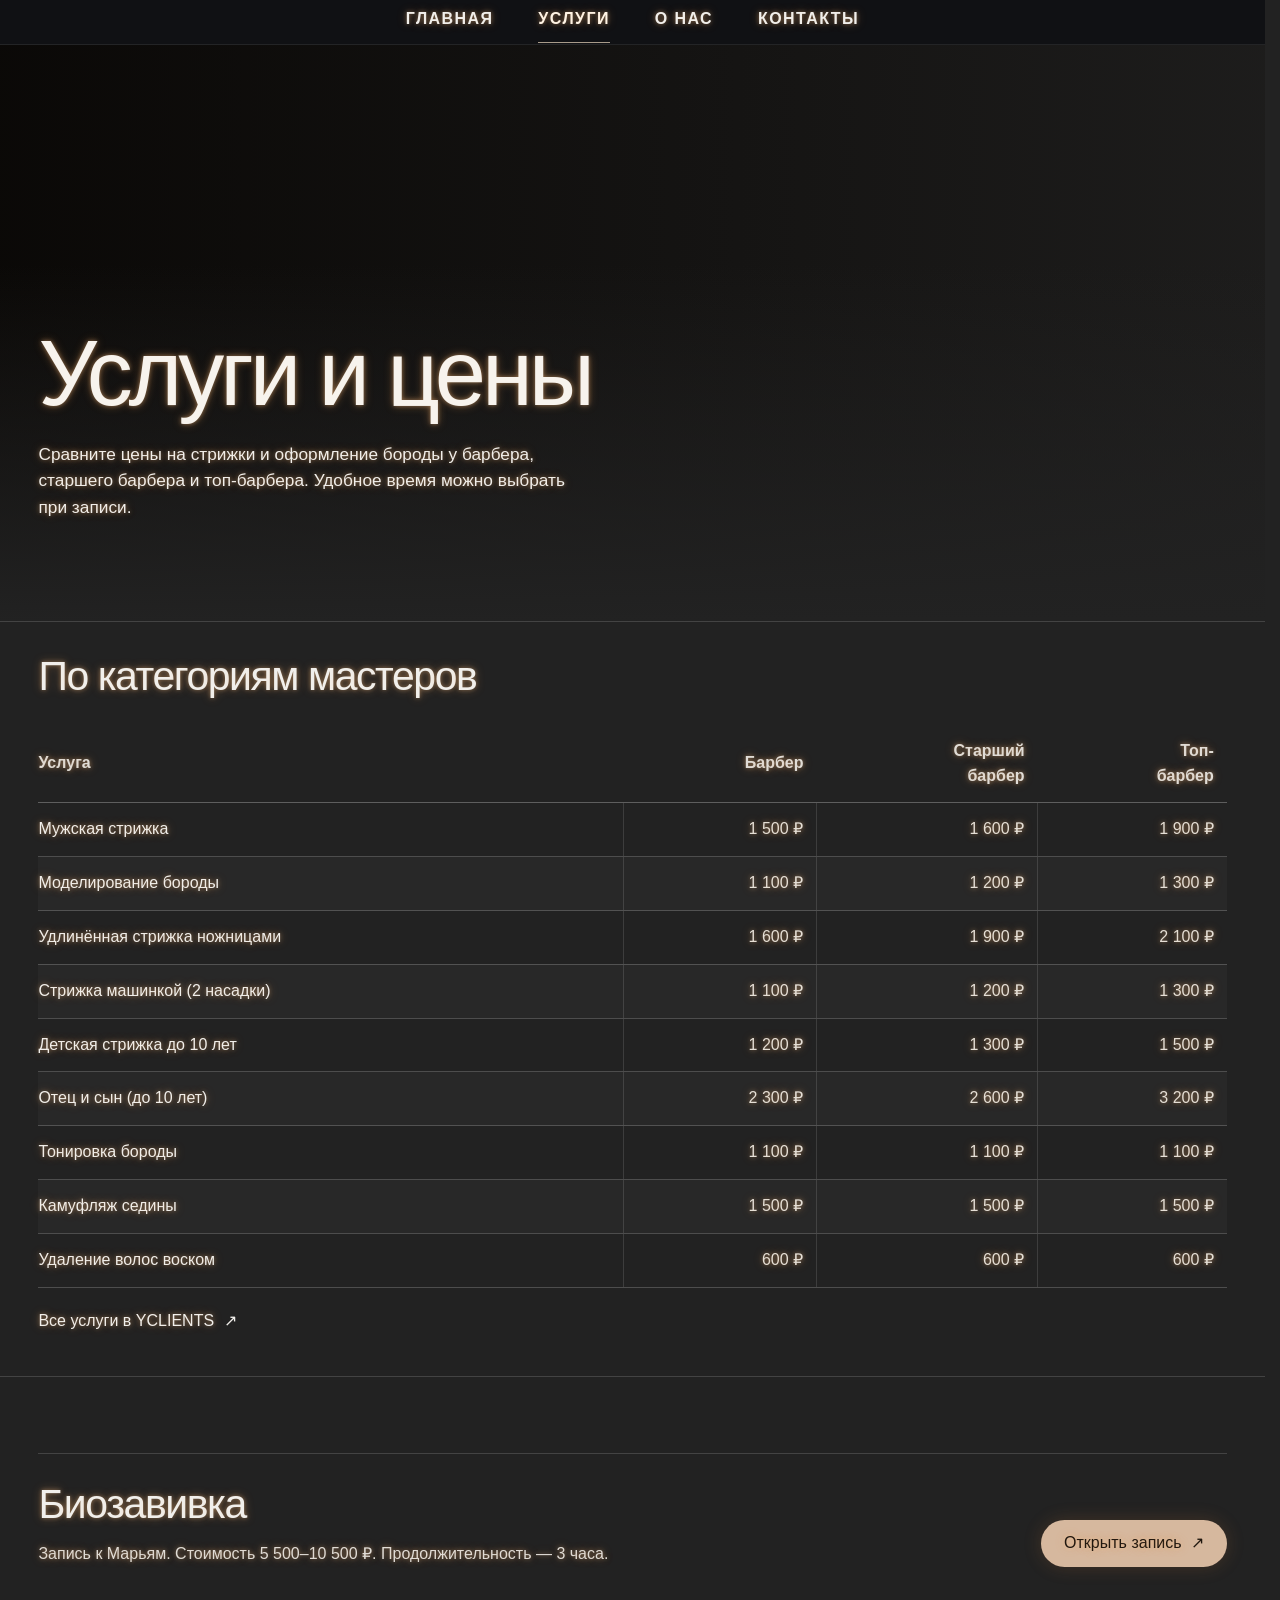
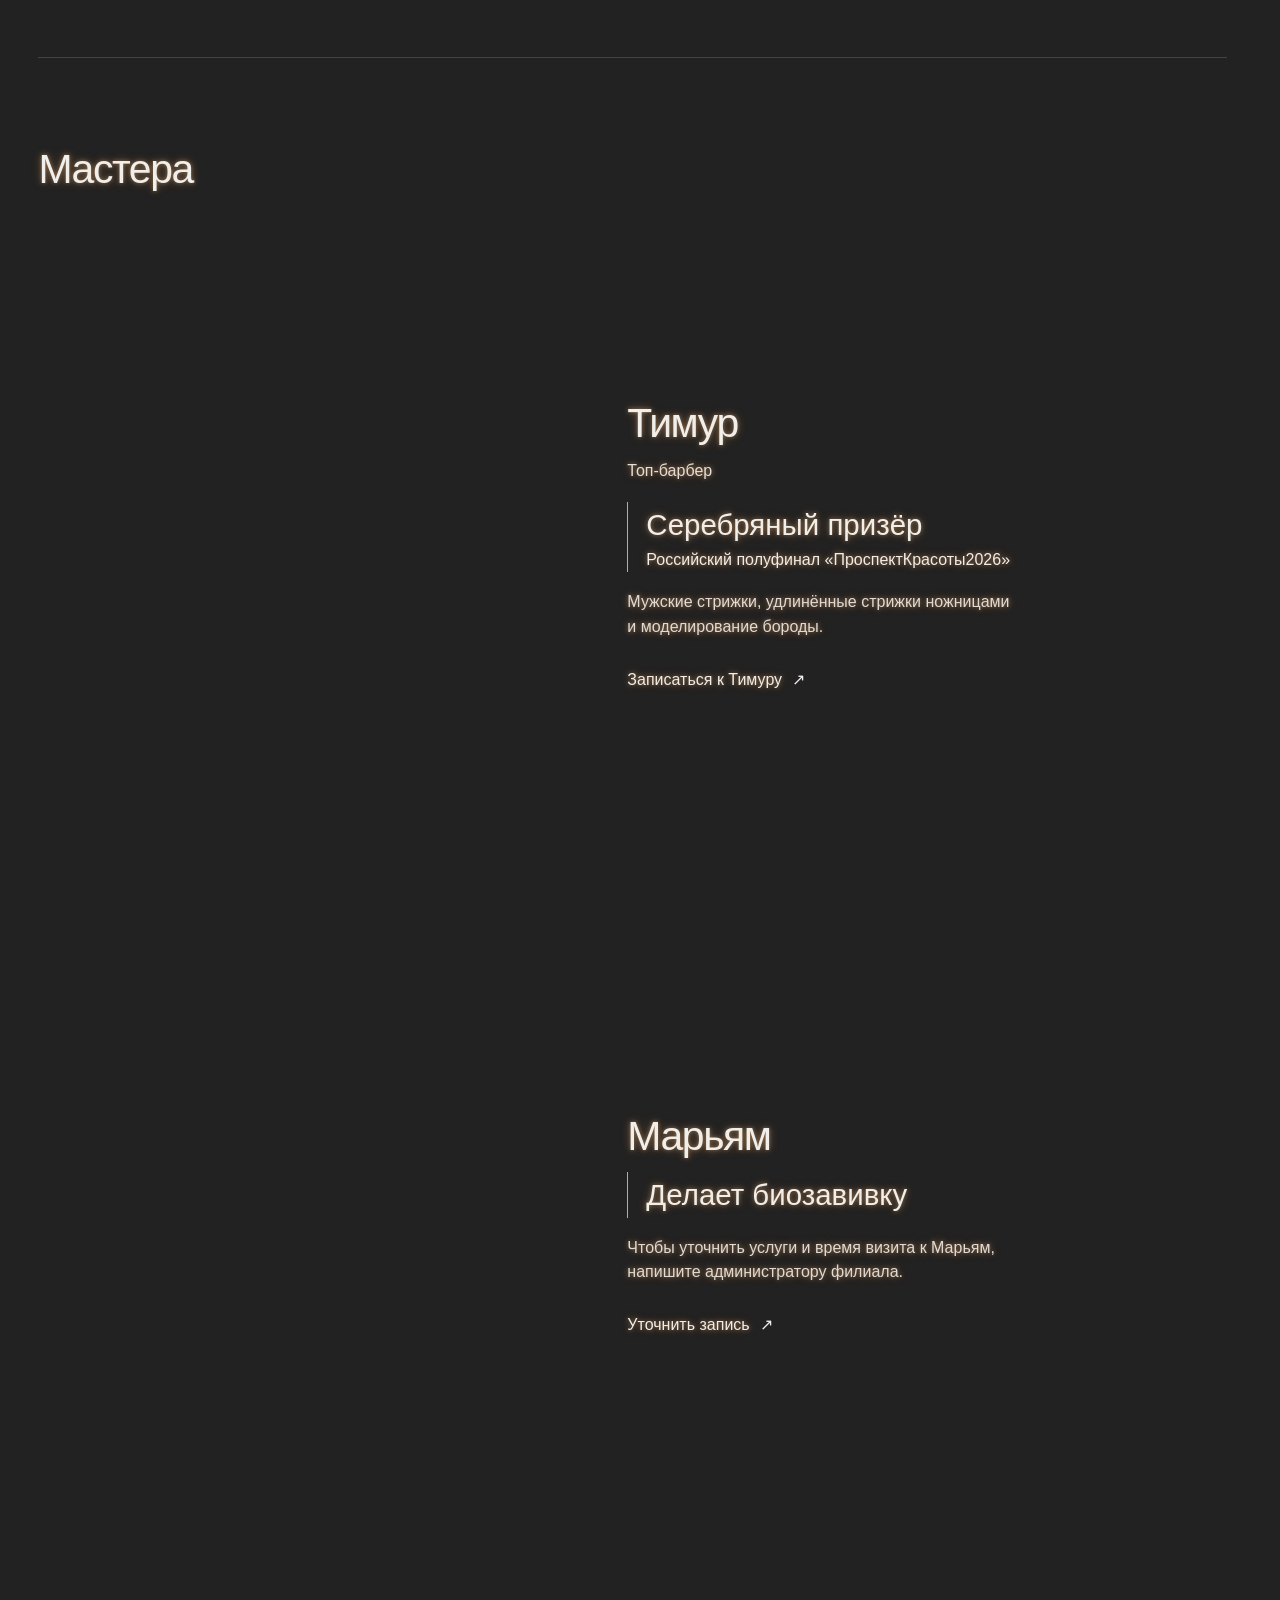
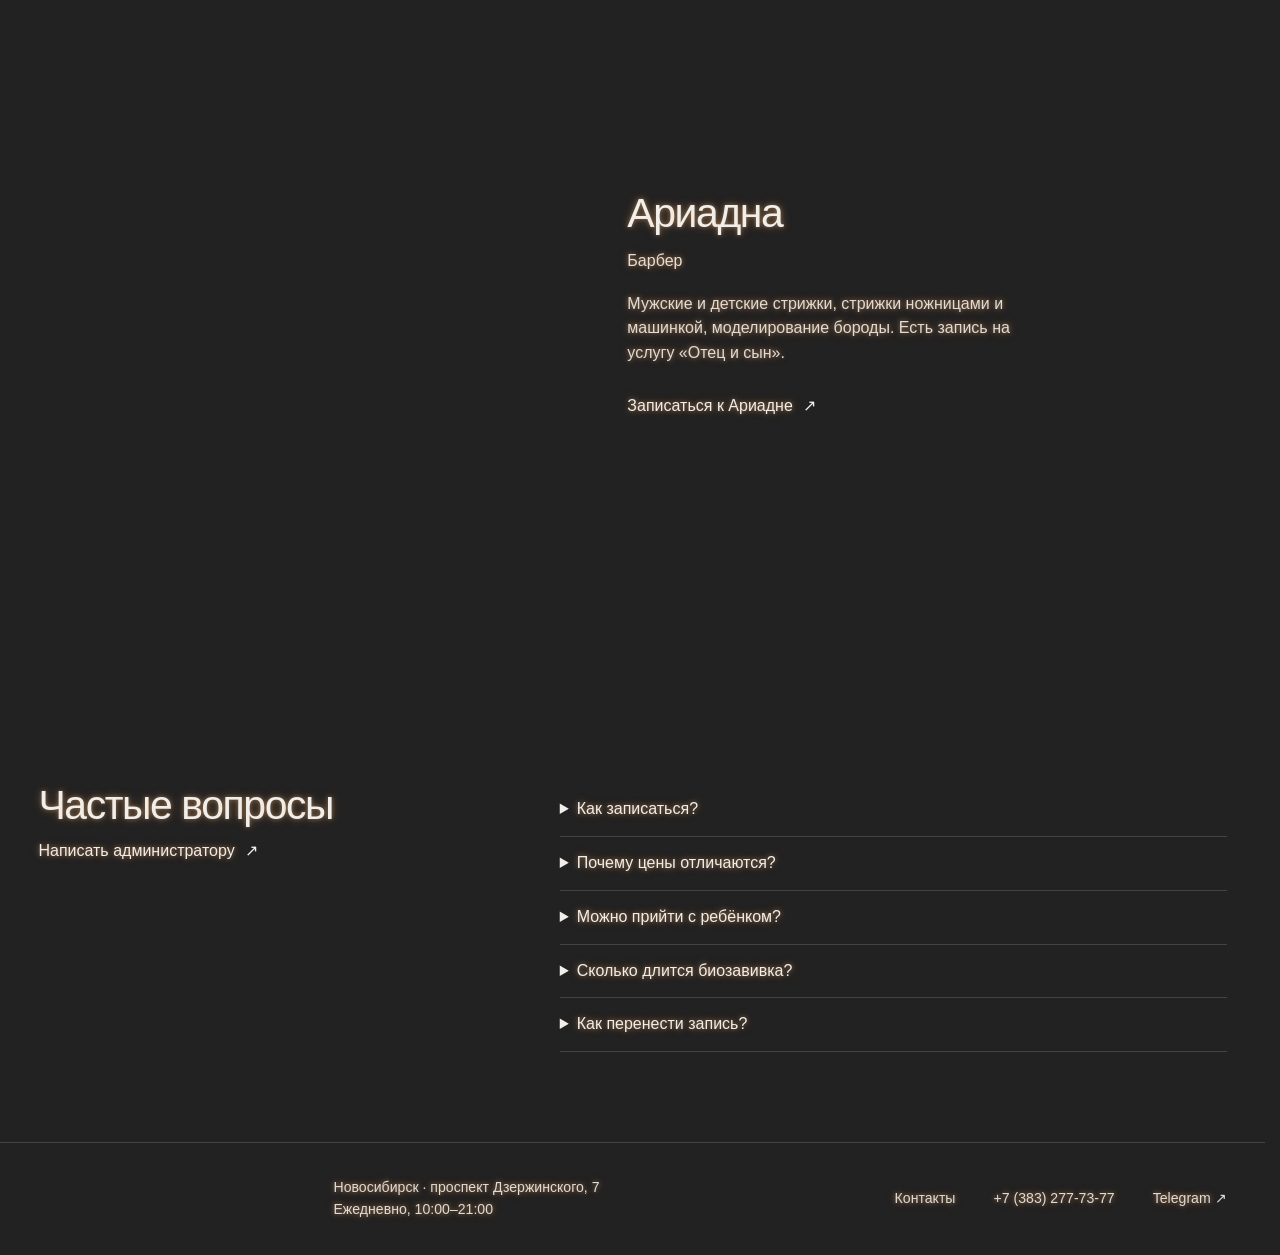
==== services.html @ fc2ad83c "Add MARSHALL website pages and styles" ====
<!doctype html>
<html lang="ru">
<head>
  <meta charset="utf-8">
  <meta name="viewport" content="width=device-width, initial-scale=1">
  <meta name="description" content="Стрижки, моделирование бороды и биозавивка в MARSHALL. Цены по категориям мастеров и онлайн-запись.">
  <meta name="theme-color" content="#080909">
  <title>Услуги и цены · MARSHALL</title>
  <link rel="stylesheet" href="style.css?v=29">
  <link rel="stylesheet" href="home.css?v=20">
  <script src="reading-glow.js?v=2" defer></script>
</head>
<body class="services-page">
  <a class="skip" href="#main">К содержанию</a>
  
  <header class="header">
    <div class="shell header-inner">
      <a class="brand" href="index.html">MARSHALL<span aria-hidden="true">.</span></a>
      <nav class="nav" aria-label="Основная навигация"><a href="index.html">Главная</a><a href="services.html" aria-current="page">Услуги</a><a href="about.html">О нас</a><a href="contacts.html">Контакты</a></nav>
    </div>
  </header>
  
  <main id="main">
  <section class="section material-scene services" aria-labelledby="services-title">
    <div class="services-intro">
      <div class="shell page-intro"><h1 id="services-title">Услуги и цены</h1><p>Сравните цены на стрижки и оформление бороды у барбера, старшего барбера и топ-барбера. Удобное время можно выбрать при записи.</p>
      </div>
    </div>
    <section class="price-block" id="price" aria-labelledby="prices-title">
    <div class="shell">
      <div class="section-head"><h2 id="prices-title">По категориям мастеров</h2></div>
      <table aria-label="Цены по категориям мастеров"><thead><tr><th scope="col">Услуга</th><th scope="col">Барбер</th><th scope="col">Старший<br>барбер</th><th scope="col">Топ-<br>барбер</th></tr></thead><tbody><tr><th scope="row">Мужская стрижка</th><td>1&nbsp;500&nbsp;₽</td><td>1&nbsp;600&nbsp;₽</td><td>1&nbsp;900&nbsp;₽</td></tr><tr><th scope="row">Моделирование бороды</th><td>1&nbsp;100&nbsp;₽</td><td>1&nbsp;200&nbsp;₽</td><td>1&nbsp;300&nbsp;₽</td></tr><tr><th scope="row">Удлинённая стрижка ножницами</th><td>1&nbsp;600&nbsp;₽</td><td>1&nbsp;900&nbsp;₽</td><td>2&nbsp;100&nbsp;₽</td></tr><tr><th scope="row">Стрижка машинкой (2 насадки)</th><td>1&nbsp;100&nbsp;₽</td><td>1&nbsp;200&nbsp;₽</td><td>1&nbsp;300&nbsp;₽</td></tr><tr><th scope="row">Детская стрижка до 10 лет</th><td>1&nbsp;200&nbsp;₽</td><td>1&nbsp;300&nbsp;₽</td><td>1&nbsp;500&nbsp;₽</td></tr><tr><th scope="row">Отец и сын (до 10 лет)</th><td>2&nbsp;300&nbsp;₽</td><td>2&nbsp;600&nbsp;₽</td><td>3&nbsp;200&nbsp;₽</td></tr><tr><th scope="row">Тонировка бороды</th><td>1&nbsp;100&nbsp;₽</td><td>1&nbsp;100&nbsp;₽</td><td>1&nbsp;100&nbsp;₽</td></tr><tr><th scope="row">Камуфляж седины</th><td>1&nbsp;500&nbsp;₽</td><td>1&nbsp;500&nbsp;₽</td><td>1&nbsp;500&nbsp;₽</td></tr><tr><th scope="row">Удаление волос воском</th><td>600&nbsp;₽</td><td>600&nbsp;₽</td><td>600&nbsp;₽</td></tr></tbody></table>
      <a class="text-link price-action" href="https://n289927.yclients.com/company/1040929/personal/select-services?o=">Все услуги в YCLIENTS <span aria-hidden="true">↗</span></a>
    </div>
    </section>
    <div class="shell">
    <div class="perm-panel" id="perm"><div><h2>Биозавивка</h2><p>Запись к Марьям. Стоимость 5&nbsp;500–10&nbsp;500&nbsp;₽. Продолжительность — 3 часа.</p></div><a class="button" href="https://n289927.yclients.com/company/1040929/personal/select-services?o=">Открыть запись <span aria-hidden="true">↗</span></a></div>
    </div>
  </section>
  <section class="section shell team-section" id="masters" aria-labelledby="masters-title">
    <div class="page-intro"><h2 id="masters-title">Мастера</h2></div>
    <div class="master-profiles"><article class="master" id="timur">
          <div class="portrait portrait--timur"><img src="assets/timur.jpg" alt="Тимур" width="1178" height="2560" loading="lazy"></div>
          <div class="master-body"><h3>Тимур</h3><p class="master-role">Топ-барбер</p><p class="master-achievement"><strong>Серебряный призёр</strong><br>Российский полуфинал «ПроспектКрасоты2026»</p><p>Мужские стрижки, удлинённые стрижки ножницами и моделирование бороды.</p>
          <a class="text-link" href="https://n289927.yclients.com/company/1040929/personal/select-services?o=m3256087">Записаться к Тимуру <span aria-hidden="true">↗</span></a></div>
        </article><article class="master" id="maryam">
          <div class="portrait portrait--maryam"><img src="assets/maryam.jpg" alt="Марьям" width="1178" height="2560" loading="lazy"></div>
          <div class="master-body"><h3>Марьям</h3><p class="master-achievement"><strong>Делает биозавивку</strong></p><p>Чтобы уточнить услуги и время визита к Марьям, напишите администратору филиала.</p>
          <a class="text-link" href="https://t.me/dzerjinskogo7">Уточнить запись <span aria-hidden="true">↗</span></a></div>
        </article><article class="master" id="ariadna">
          <div class="portrait portrait--ariadna"><img src="assets/ariadna.jpg" alt="Ариадна" width="1178" height="2560" loading="lazy"></div>
          <div class="master-body"><h3>Ариадна</h3><p class="master-role">Барбер</p><p>Мужские и детские стрижки, стрижки ножницами и машинкой, моделирование бороды. Есть запись на услугу «Отец и сын».</p>
          <a class="text-link" href="https://n289927.yclients.com/company/1040929/personal/select-services?o=m5688996">Записаться к Ариадне <span aria-hidden="true">↗</span></a></div>
        </article></div>
  </section>
  <section class="section shell questions" id="questions" aria-labelledby="questions-title">
    <div><h2 id="questions-title">Частые вопросы</h2><a class="text-link" href="https://t.me/dzerjinskogo7">Написать администратору <span aria-hidden="true">↗</span></a></div>
    <div class="question-list">
      <details><summary>Как записаться?</summary><p>Выберите мастера, услугу или дату в онлайн-записи. Если важнее время, начните со <a href="https://n289927.yclients.com/company/1040929/personal/select-time?o=">свободных окон</a>.</p></details>
      <details><summary>Почему цены отличаются?</summary><p>Цена зависит от услуги и категории мастера. Стоимость у выбранного специалиста видна в YCLIENTS перед подтверждением записи.</p></details>
      <details><summary>Можно прийти с ребёнком?</summary><p>Для детей до 10 лет есть детская стрижка. Для совместного визита можно выбрать услугу «Отец и сын».</p></details>
      <details><summary>Сколько длится биозавивка?</summary><p>На биозавивку у Марьям отводится 3 часа.</p></details>
      <details><summary>Как перенести запись?</summary><p>Напишите администратору в <a href="https://t.me/dzerjinskogo7">Telegram</a> или позвоните по номеру <a href="tel:+73832777377">+7 (383) 277-73-77</a>.</p></details>
    </div>
  </section>
</main>
  <footer class="footer material-scene">
    <div class="shell footer-inner">
      <a class="brand" href="index.html">MARSHALL<span aria-hidden="true">.</span></a>
      <p>Новосибирск · проспект Дзержинского, 7<br>Ежедневно, 10:00–21:00</p>
      <nav aria-label="Контакты"><a href="contacts.html">Контакты</a><a href="tel:+73832777377">+7 (383) 277-73-77</a><a href="https://t.me/dzerjinskogo7">Telegram <span aria-hidden="true">↗</span></a></nav>
    </div>
  </footer>
</body>
</html>
---- style.css ----
@font-face {
  font-family: Inter;
  src: url("assets/inter.woff2") format("woff2");
  font-weight: 100 900;
  font-display: swap;
}
:root {
  color-scheme: dark;
  --bg: #050505;
  --ink: #f1efeb;
  --muted: #bcb9b5;
  --accent: #e5dfd6;
  --rule: #33312e;
  --display-size: clamp(36px, 7.2vw, 116px);
  --section-size: clamp(27px, 3.2vw, 48px);
  --lead-size: clamp(1rem, 1.35vw, 1.22rem);
  --edge: clamp(16px, 3vw, 48px);
  font-family: Inter, "Segoe UI", sans-serif;
}
*, *::before, *::after { box-sizing: border-box; }
html { scrollbar-gutter: stable; scroll-padding-top: 45px; }
body {
  margin: 0;
  background: var(--bg);
  color: var(--ink);
  font-size: 1rem;
  line-height: 1.55;
}
h1, h2, h3, p { margin: 0; }
a { color: inherit; text-decoration: none; }
:is(a[href]:not(.skip), button:enabled, summary):is(:hover, :focus-visible) {
  color: #fff4dd;
  text-shadow: 0 0 4px #ffd394b3, 0 0 12px #ffaa5299, 0 0 20px #e5833b66;
}
:is(a, button, summary):focus-visible { outline: 2px solid #eee; outline-offset: 5px; }
@media (prefers-reduced-motion: no-preference) {
  :is(a[href]:not(.skip), button:enabled, summary) {
    transition: color 160ms ease-out, text-shadow 160ms ease-out;
  }
}
img { display: block; width: 100%; }
[id] { scroll-margin-top: 20px; }
.shell { width: min(100% - 2 * var(--edge), 1480px); margin-inline: auto; }
.section { padding-block: clamp(48px, 7vw, 112px); }
.skip { position: fixed; z-index: 5; top: 12px; left: 12px; padding: 10px; background: var(--ink); color: var(--bg); transform: translateY(-160%); }
.skip:focus { transform: none; }

.header {
  position: sticky;
  top: 0;
  z-index: 4;
  background: #101114;
  border-bottom: 1px solid #ffffff14;
}
.footer-inner { display: flex; align-items: center; justify-content: space-between; gap: 20px; min-height: 76px; }
.header-inner {
  display: grid;
  grid-template-columns: minmax(0, 1fr) auto minmax(0, 1fr);
  align-items: start;
  min-height: 44px;
}
.header .brand { grid-area: 1 / 1; align-self: center; justify-self: start; }
.brand { font-size: 1.12rem; font-weight: 350; letter-spacing: -.04em; }
.brand span { display: none; }
.nav, .footer nav { display: flex; flex-wrap: wrap; gap: 6px clamp(16px, 3vw, 38px); }
.header .nav { grid-area: 1 / 2; justify-content: center; column-gap: clamp(20px, 3.5vw, 48px); }
.footer a { padding-block: 10px; font-weight: 400; }
.nav a {
  padding-block: 7px 10px;
  border-bottom: 1px solid transparent;
  color: var(--ink);
  font-weight: 600;
  letter-spacing: .09em;
  text-transform: uppercase;
}
.nav a[aria-current] {
  border-bottom-color: #a89b8a;
  color: #fff4e5;
  text-shadow: 0 0 10px #ecac6466;
}
.footer { border-top: 1px solid var(--rule); padding-block: 18px; }
.footer p, .footer nav { color: var(--muted); font-size: .88rem; }
.text-link, .button { display: inline-flex; align-items: center; min-height: 44px; gap: 10px; }
.text-link { text-underline-offset: 5px; }
.text-link:hover { text-decoration: underline; }
.button, .visit-actions .text-link {
  display: inline-flex;
  align-items: center;
  justify-content: center;
  min-height: 46px;
  gap: 9px;
  padding: 10px 22px;
  border: 1px solid transparent;
  border-radius: 999px;
  background: #d6b89e;
  color: #20170f;
  text-shadow: none;
  box-shadow: 0 0 18px #b26c363b;
}
.visit-actions .text-link {
  border-color: #a0703d;
  background: #100d0a;
  color: #f1dfc7;
}
:is(.button, .visit-actions .text-link):is(:hover, :focus-visible) {
  border-color: #deb47f;
  background: #efdbc1;
  color: #20170f;
  text-shadow: none;
  text-decoration: none;
  box-shadow: 0 0 26px #d890526b;
}
.visit-actions .text-link:is(:hover, :focus-visible) {
  background: #24180f;
  color: #fff0d8;
}
@media (prefers-reduced-motion: no-preference) {
  .button, .visit-actions .text-link {
    transition: background-color 160ms ease-out, color 160ms ease-out, box-shadow 160ms ease-out, border-color 160ms ease-out;
  }
}

.hero { position: relative; display: grid; align-items: end; min-height: 100svh; isolation: isolate; }
.hero img { position: absolute; inset: 0; height: 100%; object-fit: cover; object-position: center; z-index: -2; }
.hero::after {
  content: "";
  position: absolute;
  inset: 0;
  z-index: -1;
  background: linear-gradient(0deg, #050505ba, transparent 27%);
}
.hero h1 {
  margin: 0 var(--edge) clamp(28px, 5vh, 70px);
  width: max-content;
  font-size: clamp(50px, 9.5vw, 162px);
  font-weight: 200;
  line-height: .94;
  letter-spacing: -.075em;
}

.page-intro { margin-bottom: clamp(30px, 5vw, 72px); }
.page-intro h1, .home-intro h2, .feature-head h3 {
  font-size: var(--display-size);
  font-weight: 320;
  line-height: .96;
  letter-spacing: -.045em;
}
.page-intro h1, .feature-head h3 {
  text-transform: uppercase;
}
.section-head h2, .team-section h2, .master-body h3, .visit h2, .visit-copy h2, .perm-panel h2, .questions h2 {
  font-size: var(--section-size);
  font-weight: 480;
  line-height: 1.12;
  letter-spacing: -.035em;
}
.page-intro p, .feature-head p, .master-body > p, .visit p, .perm-panel p, .question-list p { color: var(--muted); }
.page-intro p, .home-intro p, .feature-head p { font-size: var(--lead-size); }
.page-intro p { max-width: 55ch; margin-top: 22px; }
.section-head, .perm-panel { display: flex; flex-wrap: wrap; align-items: end; justify-content: space-between; gap: 16px 30px; }
.services-gallery .section-head { margin-bottom: clamp(34px, 5vw, 72px); }
.service-feature + .service-feature { margin-top: clamp(56px, 9vw, 148px); }
.feature-head {
  display: grid;
  grid-template-columns: minmax(0, 1.75fr) minmax(230px, .68fr);
  align-items: end;
  gap: 22px clamp(24px, 6vw, 96px);
  margin-bottom: clamp(18px, 3vw, 40px);
}
.feature-head p { max-width: 32ch; }
.service-photo img { height: clamp(350px, 78svh, 920px); object-fit: cover; }
.scissor-cut img { object-position: 58% 38%; }
.beard img { object-position: center 46%; }
.curl-profile img { object-position: 63% 32%; }
.image-note { color: #a9a5a0; font-size: .85rem; padding-top: 16px; }

.master-profiles { display: grid; gap: clamp(36px, 7vw, 100px); }
.team-section { border-top: 1px solid var(--rule); }
.master { display: grid; grid-template-columns: minmax(0, 1fr) minmax(0, 1.2fr); align-items: center; gap: clamp(22px, 7vw, 96px); }
.portrait { position: relative; overflow: hidden; aspect-ratio: 1 / 1.18; max-width: 560px; --offset: -27%; }
.portrait--maryam { --offset: -24%; }
.portrait img { position: absolute; top: 0; left: -6%; width: 112%; height: auto; max-width: none; transform: translateY(var(--offset)); }
.master-body h3 { margin-bottom: 12px; }
.master-body > p { margin-bottom: 18px; max-width: 44ch; }
.master-body .master-role { color: var(--accent); font-weight: 500; }
.master-body .master-achievement { border-left: 1px solid #bfaa8d; padding-left: 18px; color: var(--ink); }
.master-achievement strong { font-weight: 500; font-size: clamp(1.2rem, 2.3vw, 2rem); }
.perm-panel { border-top: 1px solid var(--rule); margin-top: clamp(32px, 6vw, 92px); padding-top: 28px; }
.perm-panel p, .visit p, .visit-copy p { margin-top: 14px; }

.price-block .section-head { margin-bottom: 25px; }
table { width: 100%; border-collapse: collapse; }
th, td { padding: 14px clamp(4px, 1vw, 15px); text-align: right; border-bottom: 1px solid var(--rule); font-weight: 400; }
th:first-child { padding-left: 0; text-align: left; }
td { color: var(--accent); font-weight: 520; white-space: nowrap; font-variant-numeric: tabular-nums; }
thead th { color: var(--muted); font-weight: 550; }
.price-action { margin-top: 12px; }
.visit, .questions { display: grid; grid-template-columns: minmax(0, .8fr) minmax(0, 1.2fr); gap: clamp(24px, 6vw, 80px); }
.visit-actions { display: flex; flex-wrap: wrap; gap: 8px 22px; margin-top: 14px; }
.map { width: 100%; min-height: 370px; border: 0; color-scheme: light; }
.question-list details { border-bottom: 1px solid var(--rule); }
.question-list summary { cursor: pointer; padding-block: 14px; font-weight: 520; }
.question-list p { padding-bottom: 16px; }
.question-list p a { text-decoration: underline; }

.reading-label {
  position: absolute;
  width: 1px;
  height: 1px;
  overflow: hidden;
  clip-path: inset(50%);
  white-space: nowrap;
  user-select: none;
}

@media (prefers-reduced-motion: no-preference) {
  .reading-letter {
    animation: reading-glow 640ms ease-out var(--glow-delay) forwards;
  }
}

@keyframes reading-glow {
  26% {
    color: #fff4dd;
    text-shadow: 0 0 3px #ffd394, 0 0 12px #ffaa52, 0 0 20px #e5833b8c;
  }
  to {
    text-shadow: 0 0 4px #ffc58c6b, 0 0 10px #ee9a4e5c;
  }
}

@media (max-width: 760px) {
  html { scroll-padding-top: 86px; }
  .header-inner { display: flex; align-items: start; flex-wrap: wrap; gap: 2px 12px; padding-block: 8px; }
  .header .nav { order: 3; width: 100%; justify-content: space-between; gap: 8px; font-size: .84rem; }
  .footer-inner { align-items: start; flex-direction: column; gap: 6px; }
  .feature-head, .visit, .questions { grid-template-columns: minmax(0, 1fr); }
  .feature-head { gap: 12px; }
  .feature-head h3 { font-size: clamp(30px, 8vw, 55px); }
  .hero img { object-position: 50% center; }
  .hero h1 { font-size: clamp(42px, 12vw, 84px); }
  .service-photo img { height: clamp(340px, 65svh, 590px); }
  .map { min-height: 300px; }
  th, td { font-size: clamp(.69rem, 2.9vw, .92rem); }
}
@media (max-width: 560px) {
  .master { grid-template-columns: minmax(0, 1fr); gap: 18px; }
  .portrait { aspect-ratio: 1.14; }
}
---- home.css ----
.home-page, .services-page {
  isolation: isolate;
  --muted: #e0dcd6;
}

.page-backdrop {
  position: fixed;
  inset: 0;
  z-index: -1;
  pointer-events: none;
  background: var(--bg);
}

.page-backdrop img {
  height: 100%;
  object-fit: cover;
  object-view-box: inset(8px 0 8px 4px);
}

.page-backdrop::after {
  content: "";
  position: absolute;
  inset: 0;
  background: linear-gradient(115deg, #080808df, #080808bf 60%, #080808d4);
}

.services-page, .about-page {
  --bg: #222222;
  --rule: #ffffff26;
}

.services-page .services { padding-top: 0; }

.services-intro {
  display: grid;
  align-items: end;
  min-height: clamp(360px, 64svh, 660px);
  padding-block: 110px clamp(48px, 8vw, 100px);
  background:
    linear-gradient(0deg, var(--bg) 0%, transparent 62%),
    linear-gradient(90deg, #070503de, #08060480 58%, #09060333),
    url("assets/services-interior.webp") center 52% / cover no-repeat;
}

.services-intro .page-intro { margin-bottom: 0; }

.services-intro h1 {
  color: #f7f3ed;
  text-transform: none;
  text-shadow: 0 0 22px #ecac6466;
}

.services-intro .page-intro p {
  color: var(--ink);
  text-shadow: 0 0 14px #ecac6440;
}

.services-page .price-block {
  border-block: 1px solid #ffffff26;
  padding-block: 32px;
}

.services-page .price-block thead th {
  border-bottom-color: #ffffff45;
  font-weight: 620;
}

.services-page .price-block tbody th,
.services-page .price-block tbody td {
  border-bottom-color: #ffffff32;
}

.services-page .price-block td {
  border-left: 1px solid #ffffff20;
}

.services-page .price-block tbody tr:nth-child(even) {
  background: #ffffff07;
}

.cover {
  position: relative;
  display: grid;
  justify-items: center;
  align-content: start;
  min-height: 100svh;
  overflow: clip;
  isolation: isolate;
  background: #151514;
}

.cover img {
  position: absolute;
  inset: 0;
  z-index: -1;
  height: 100%;
  object-fit: cover;
  object-position: 49.3% top;
}

.cover-brand {
  margin-top: max(38px, 5svh);
  text-align: center;
}

.cover h1 {
  font-size: min(12vw, 13svh, 170px);
  font-weight: 230;
  line-height: .96;
  letter-spacing: -.045em;
}

.cover-kind {
  display: block;
  margin-bottom: .25em;
  font-size: .16em;
  font-weight: 450;
  letter-spacing: .19em;
  line-height: 1.1;
}

.cover h1 {
  color: #f7f3ed;
  text-shadow: 0 0 10px #ecac6440;
}

@media (prefers-reduced-motion: no-preference) {
  .cover-brand { animation: cover-title 900ms cubic-bezier(.2, .75, .25, 1) 120ms both; }
}

@keyframes cover-title {
  from { opacity: 0; }
  to { opacity: 1; }
}

.home-intro {
  display: grid;
  grid-template-columns: minmax(0, 1.45fr) minmax(0, 1fr);
  align-items: end;
  gap: 24px clamp(28px, 6vw, 100px);
}

.home-intro p {
  max-width: 38ch;
  color: var(--muted);
}

.services-gallery {
  padding-top: 0;
}

.services-gallery .section-head {
  border-top: 1px solid #ffffff48;
  padding-top: 22px;
  margin-bottom: clamp(20px, 3vw, 44px);
}

.services-gallery .section-head h2 {
  color: var(--accent);
}

.feature-title-line {
  display: block;
  color: #d0ccc6;
}

.feature-head .feature-price { margin-top: 10px; color: var(--accent); font-weight: 500; }

.service-photo, .home-page .footer { background: var(--bg); }

.service-photo img {
  width: min(100% - 2 * var(--edge), 1480px);
  margin-inline: auto;
}

@media (min-width: 761px) {
  .home-page .cover { min-height: calc(100svh - 45px); }
  .cover-brand { margin-top: 11px; }
  .feature-head { grid-template-columns: minmax(0, 1fr) minmax(210px, 27%); }
  .feature-head > div { justify-self: end; padding-bottom: .2em; }
  .service-photo img { height: auto; }
}

@media (max-width: 760px) {
  .cover-brand { margin-top: 7svh; }
  .home-intro { grid-template-columns: minmax(0, 1fr); }
}
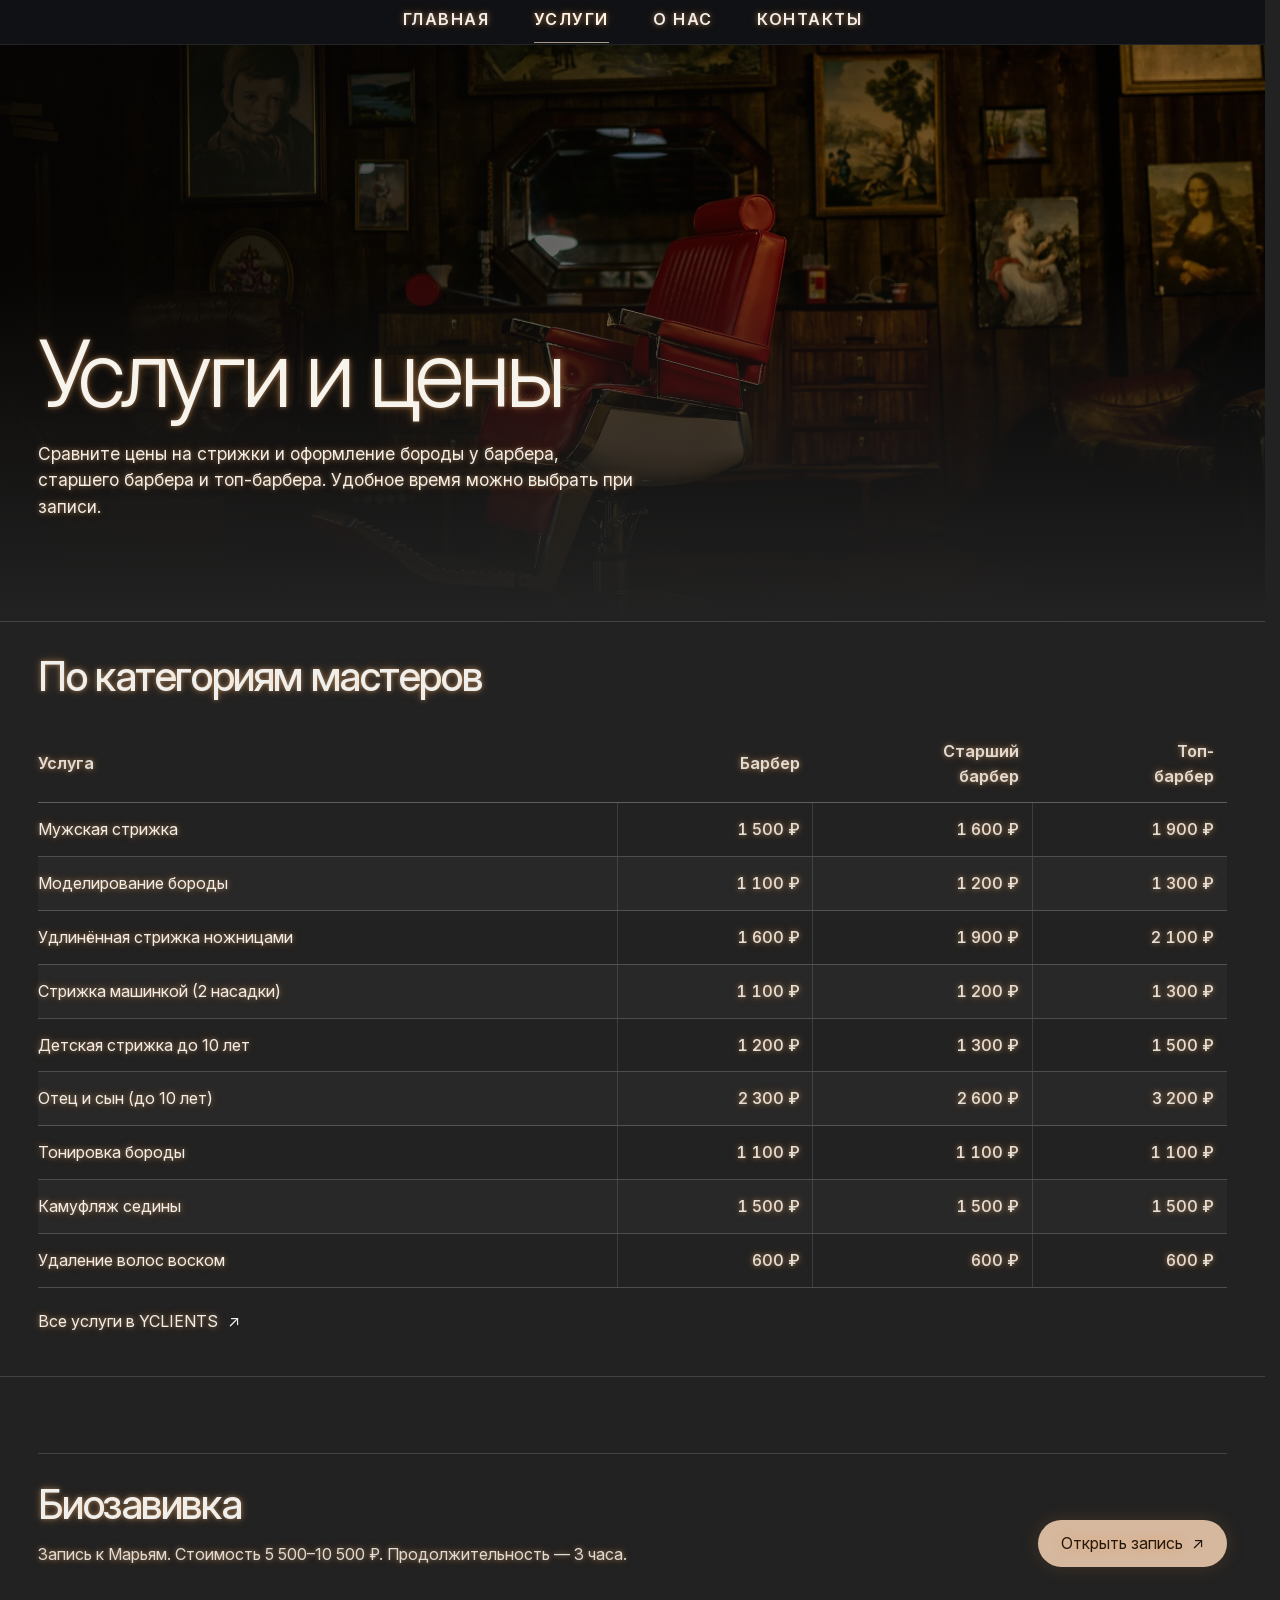
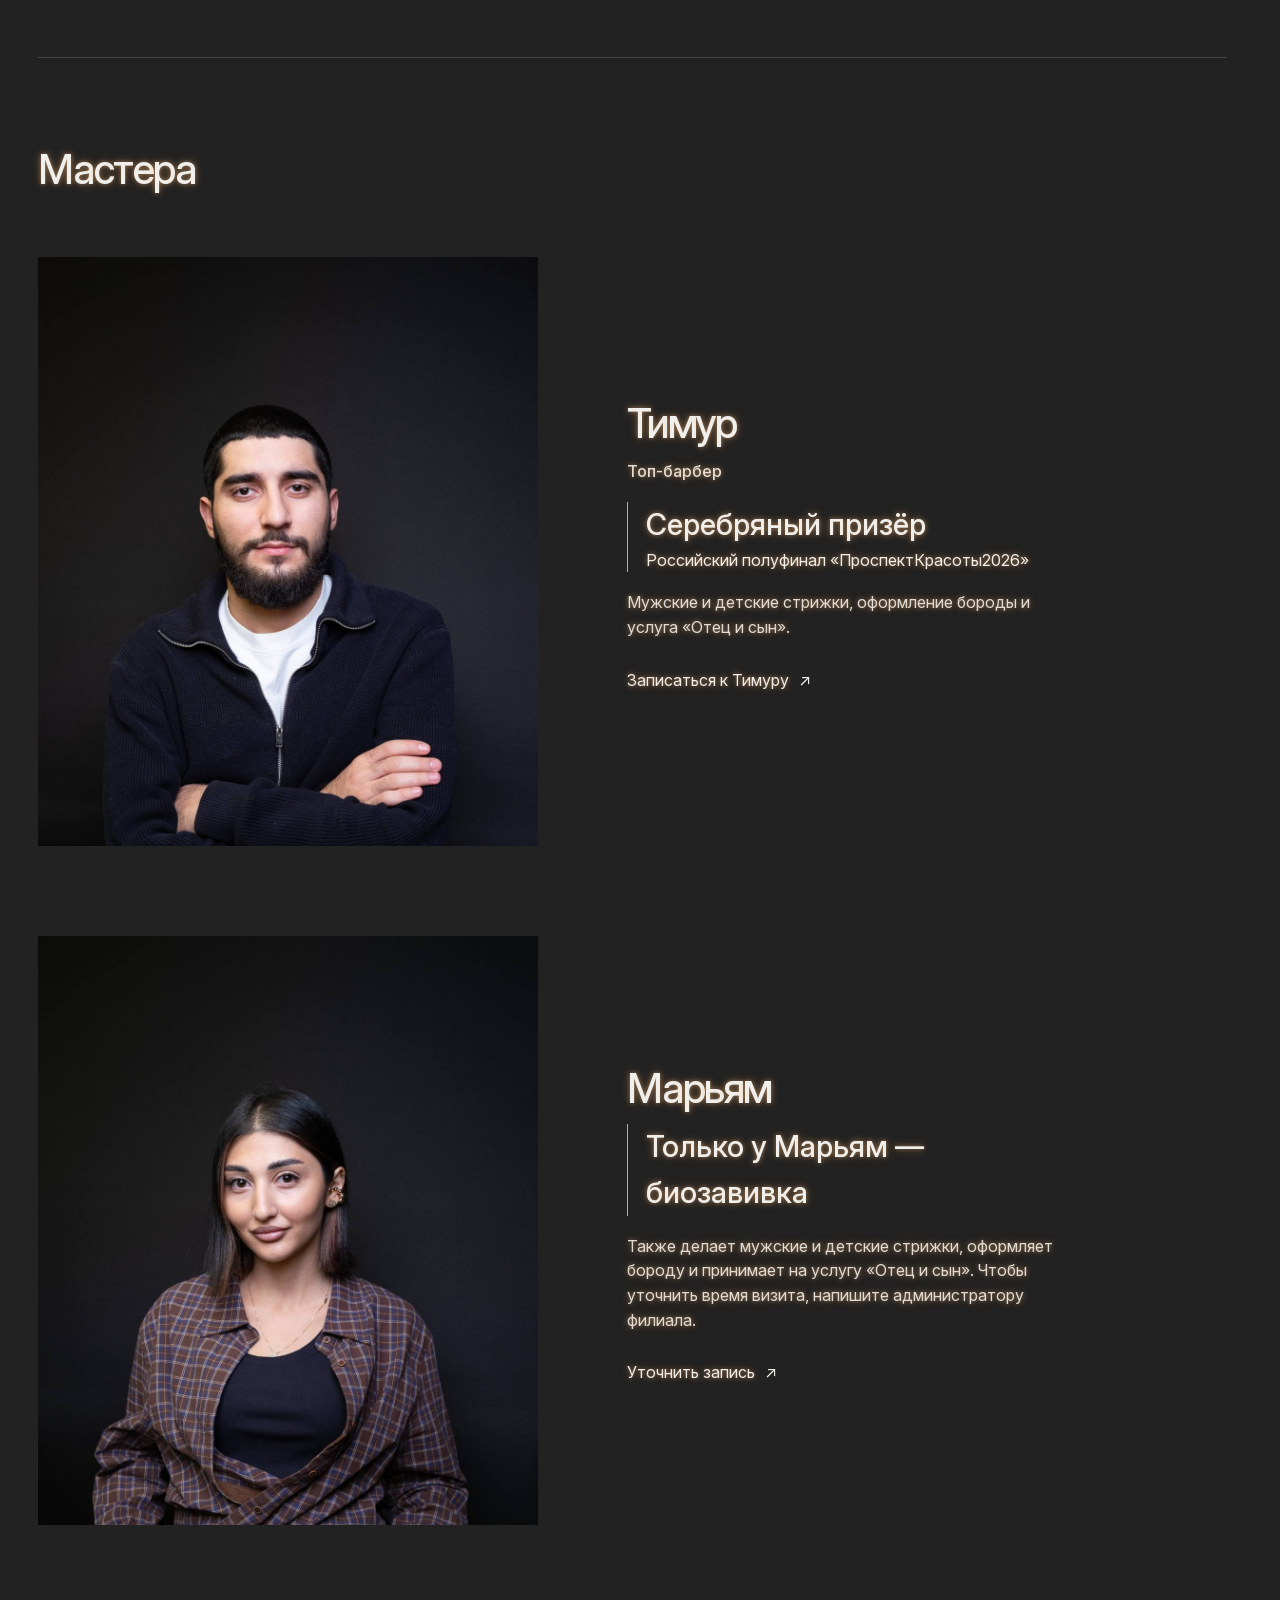
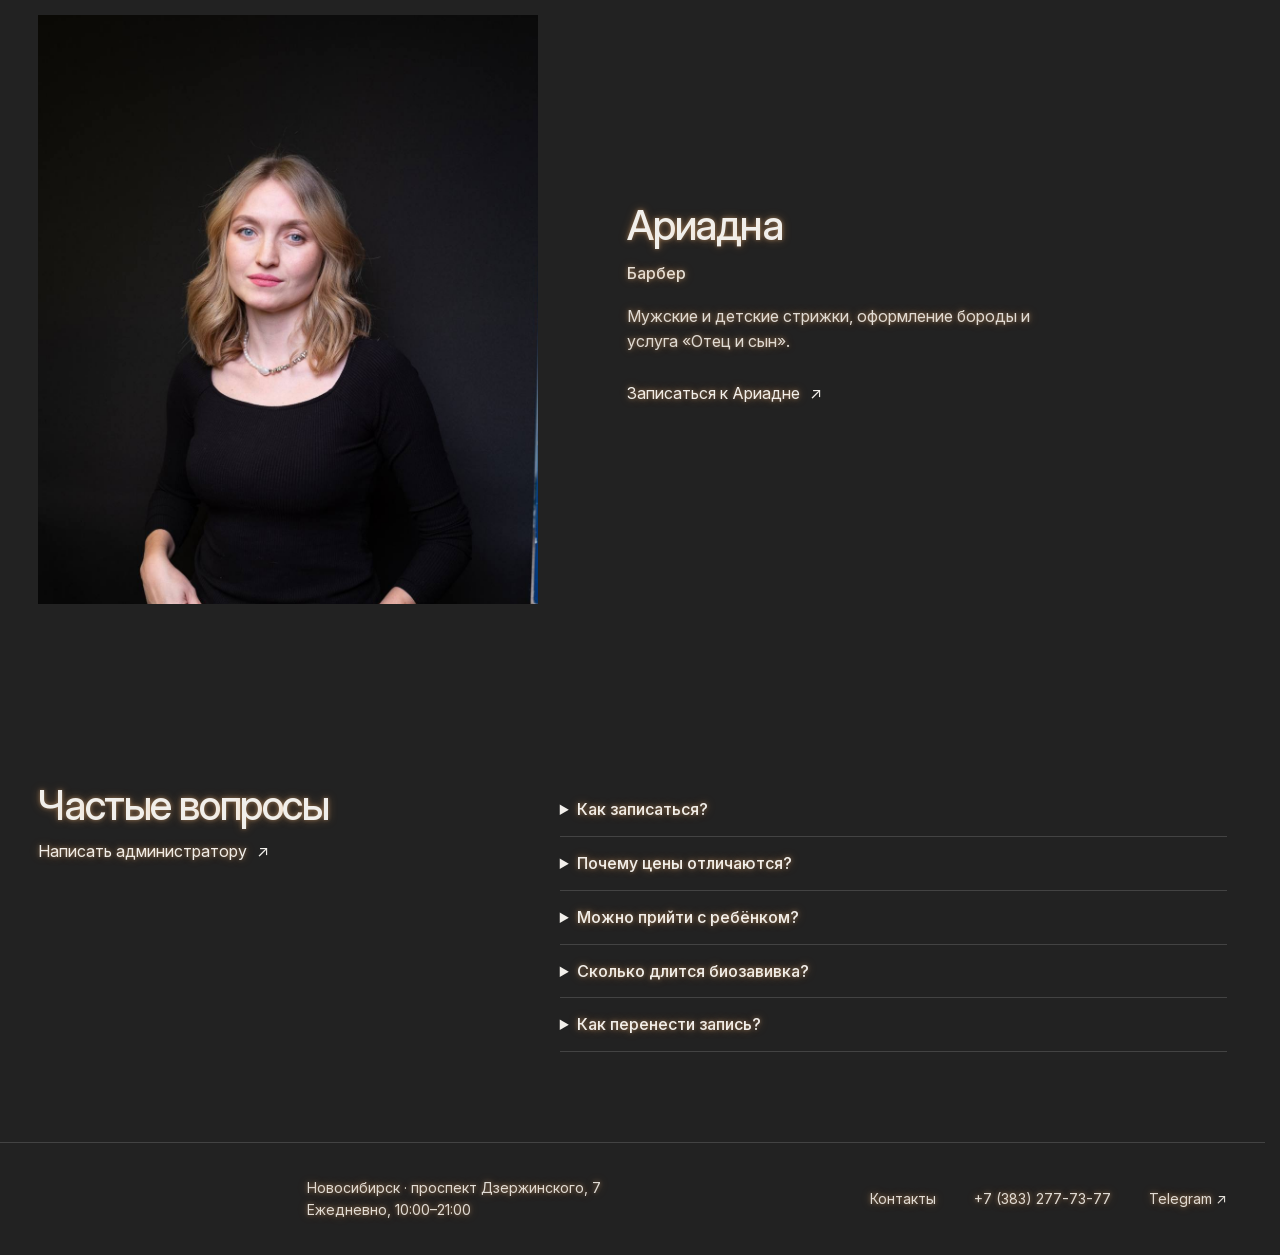
==== commit db301ea8: "Clarify shared services and Maryam's biowave specialty" ====
--- a/services.html
+++ b/services.html
@@ -41,15 +41,15 @@
     <div class="page-intro"><h2 id="masters-title">Мастера</h2></div>
     <div class="master-profiles"><article class="master" id="timur">
           <div class="portrait portrait--timur"><img src="assets/timur.jpg" alt="Тимур" width="1178" height="2560" loading="lazy"></div>
-          <div class="master-body"><h3>Тимур</h3><p class="master-role">Топ-барбер</p><p class="master-achievement"><strong>Серебряный призёр</strong><br>Российский полуфинал «ПроспектКрасоты2026»</p><p>Мужские стрижки, удлинённые стрижки ножницами и моделирование бороды.</p>
+          <div class="master-body"><h3>Тимур</h3><p class="master-role">Топ-барбер</p><p class="master-achievement"><strong>Серебряный призёр</strong><br>Российский полуфинал «ПроспектКрасоты2026»</p><p>Мужские и детские стрижки, оформление бороды и услуга «Отец и сын».</p>
           <a class="text-link" href="https://n289927.yclients.com/company/1040929/personal/select-services?o=m3256087">Записаться к Тимуру <span aria-hidden="true">↗</span></a></div>
         </article><article class="master" id="maryam">
           <div class="portrait portrait--maryam"><img src="assets/maryam.jpg" alt="Марьям" width="1178" height="2560" loading="lazy"></div>
-          <div class="master-body"><h3>Марьям</h3><p class="master-achievement"><strong>Делает биозавивку</strong></p><p>Чтобы уточнить услуги и время визита к Марьям, напишите администратору филиала.</p>
+          <div class="master-body"><h3>Марьям</h3><p class="master-achievement"><strong>Только у Марьям — биозавивка</strong></p><p>Также делает мужские и детские стрижки, оформляет бороду и принимает на услугу «Отец и сын». Чтобы уточнить время визита, напишите администратору филиала.</p>
           <a class="text-link" href="https://t.me/dzerjinskogo7">Уточнить запись <span aria-hidden="true">↗</span></a></div>
         </article><article class="master" id="ariadna">
           <div class="portrait portrait--ariadna"><img src="assets/ariadna.jpg" alt="Ариадна" width="1178" height="2560" loading="lazy"></div>
-          <div class="master-body"><h3>Ариадна</h3><p class="master-role">Барбер</p><p>Мужские и детские стрижки, стрижки ножницами и машинкой, моделирование бороды. Есть запись на услугу «Отец и сын».</p>
+          <div class="master-body"><h3>Ариадна</h3><p class="master-role">Барбер</p><p>Мужские и детские стрижки, оформление бороды и услуга «Отец и сын».</p>
           <a class="text-link" href="https://n289927.yclients.com/company/1040929/personal/select-services?o=m5688996">Записаться к Ариадне <span aria-hidden="true">↗</span></a></div>
         </article></div>
   </section>
@@ -73,3 +73,4 @@
   </footer>
 </body>
 </html>
+
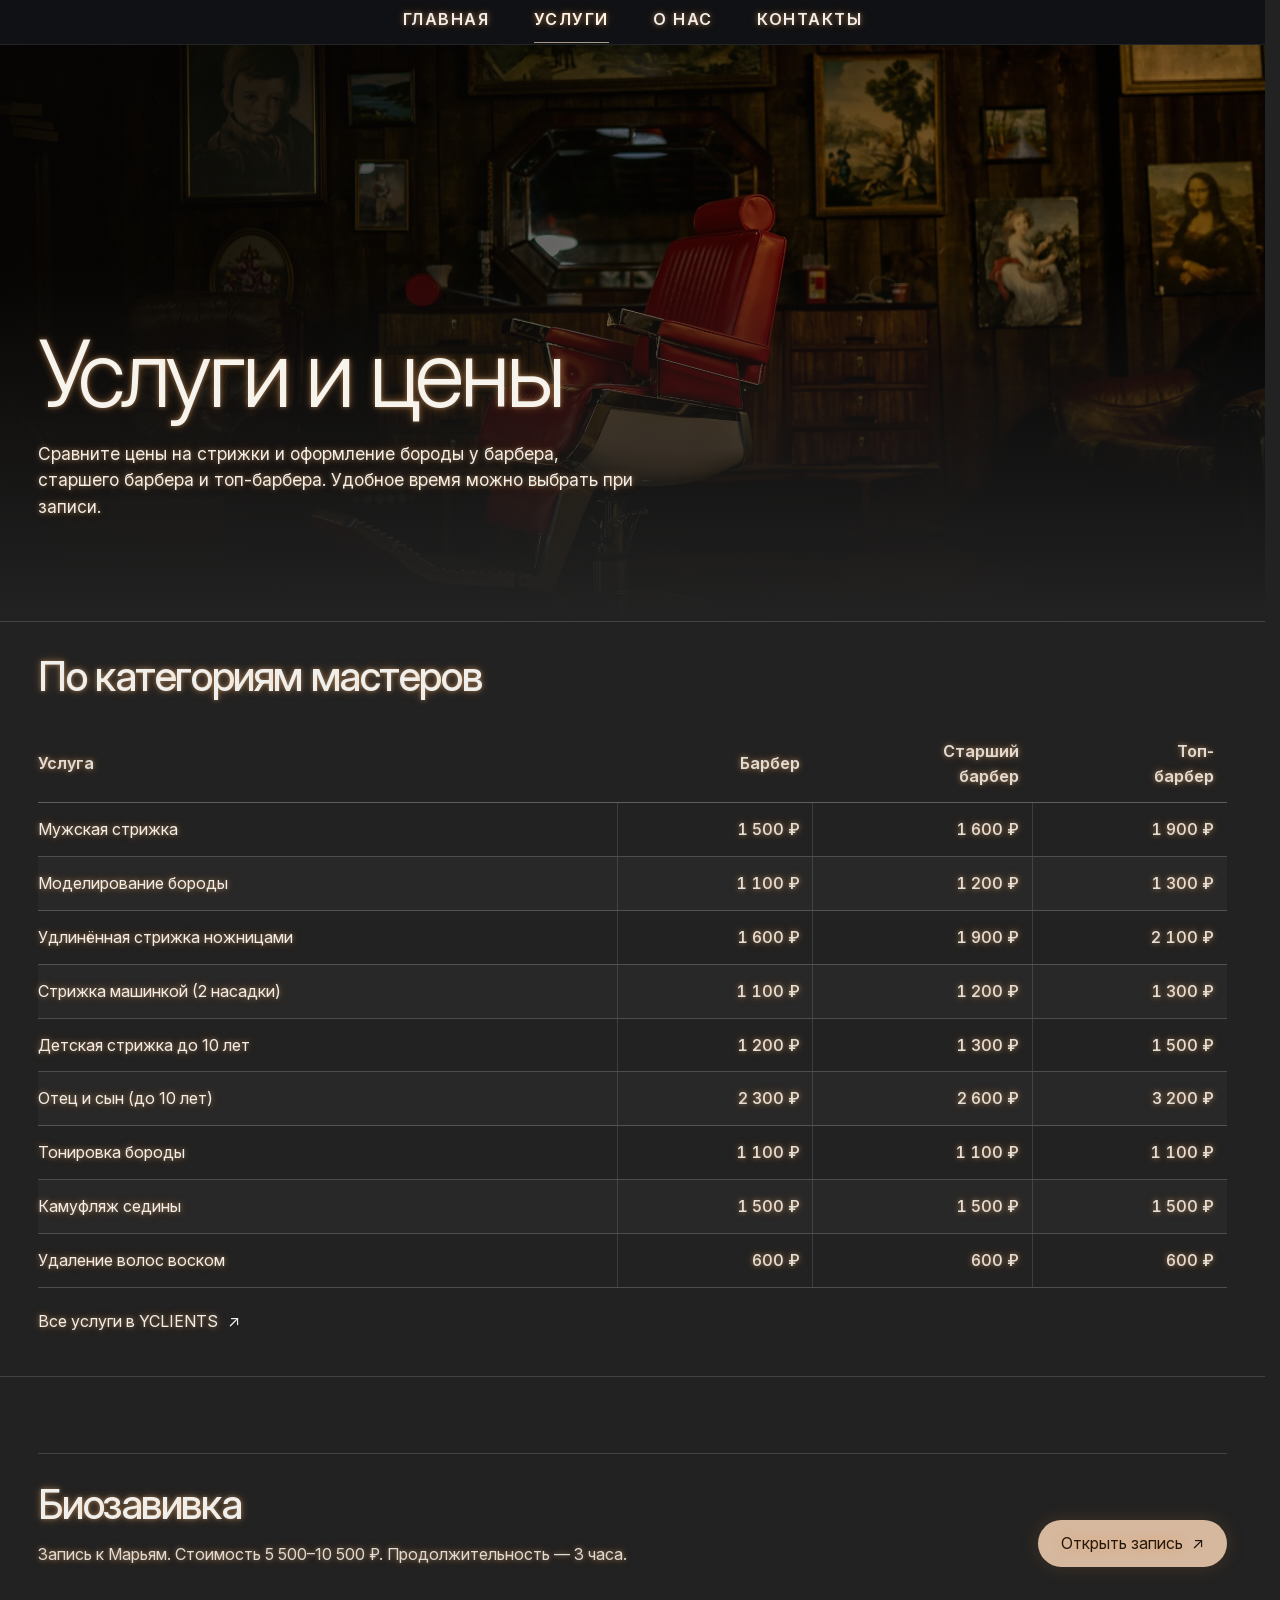
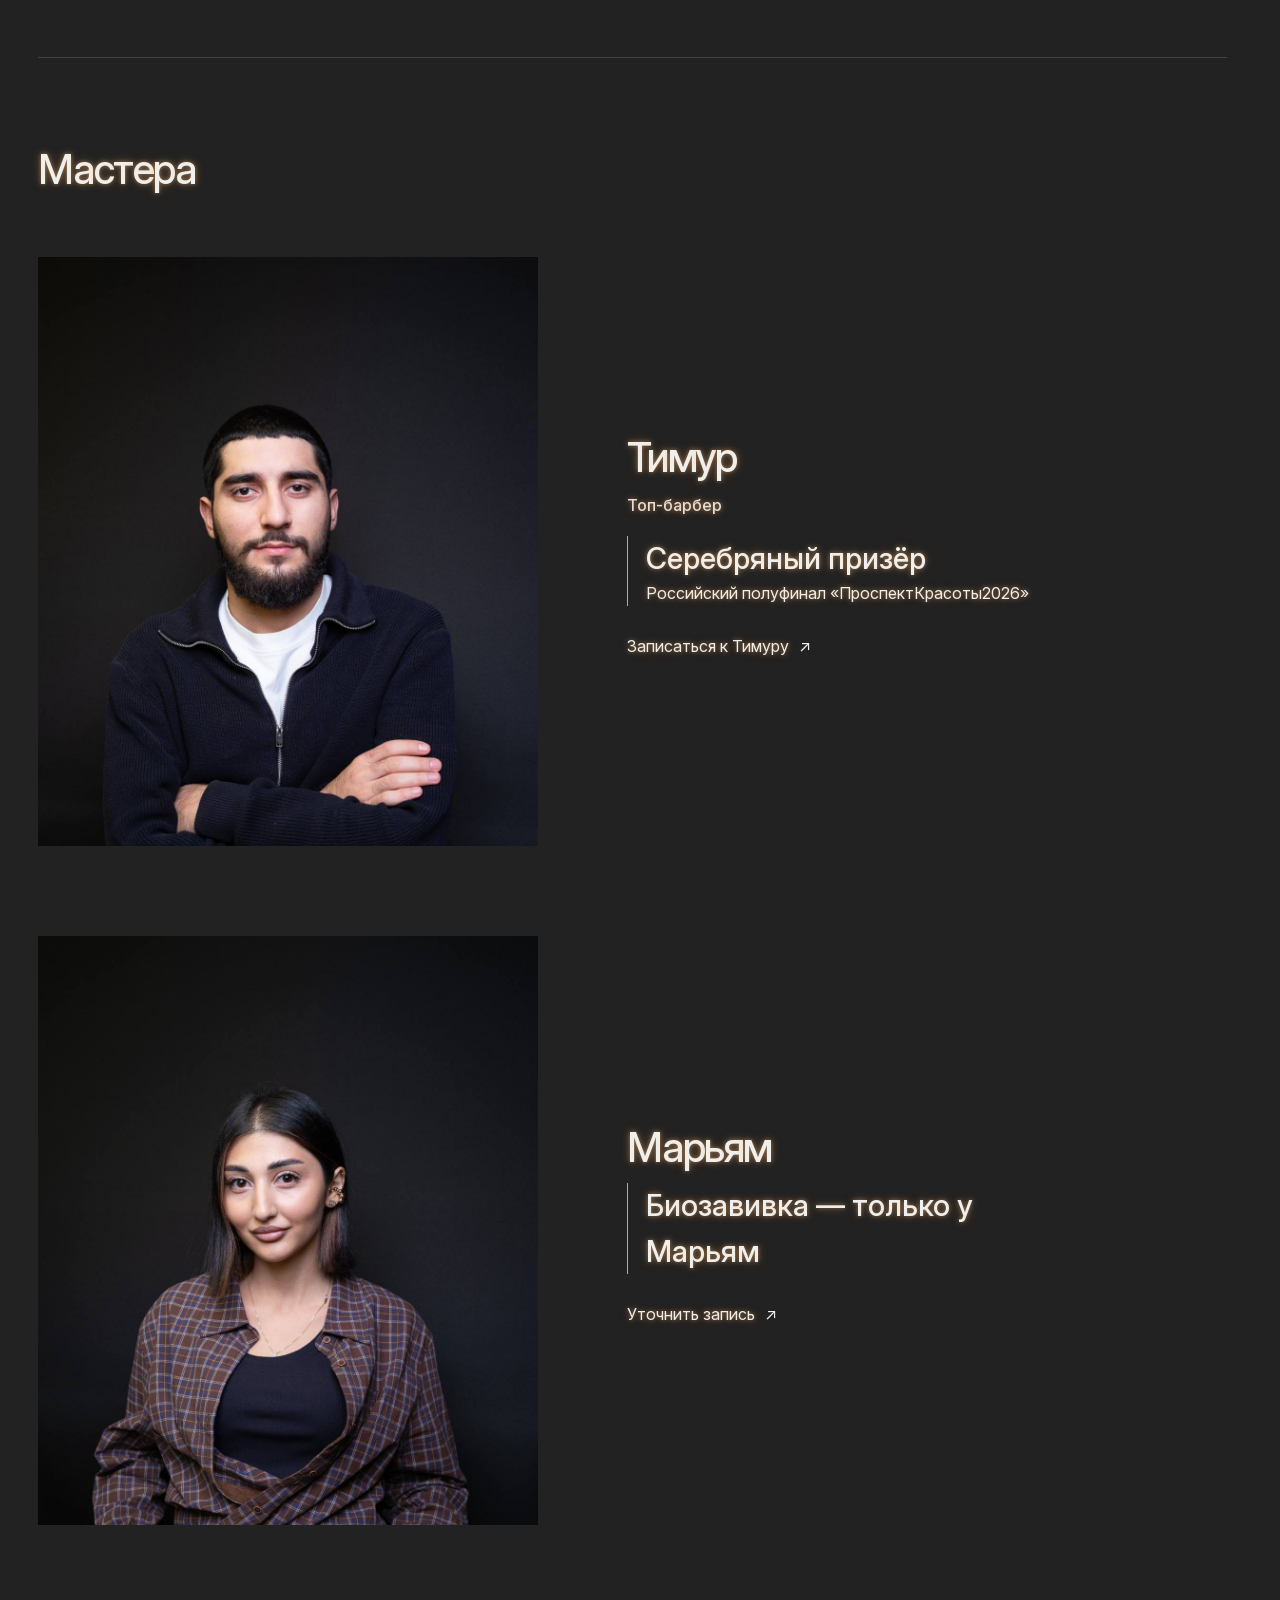
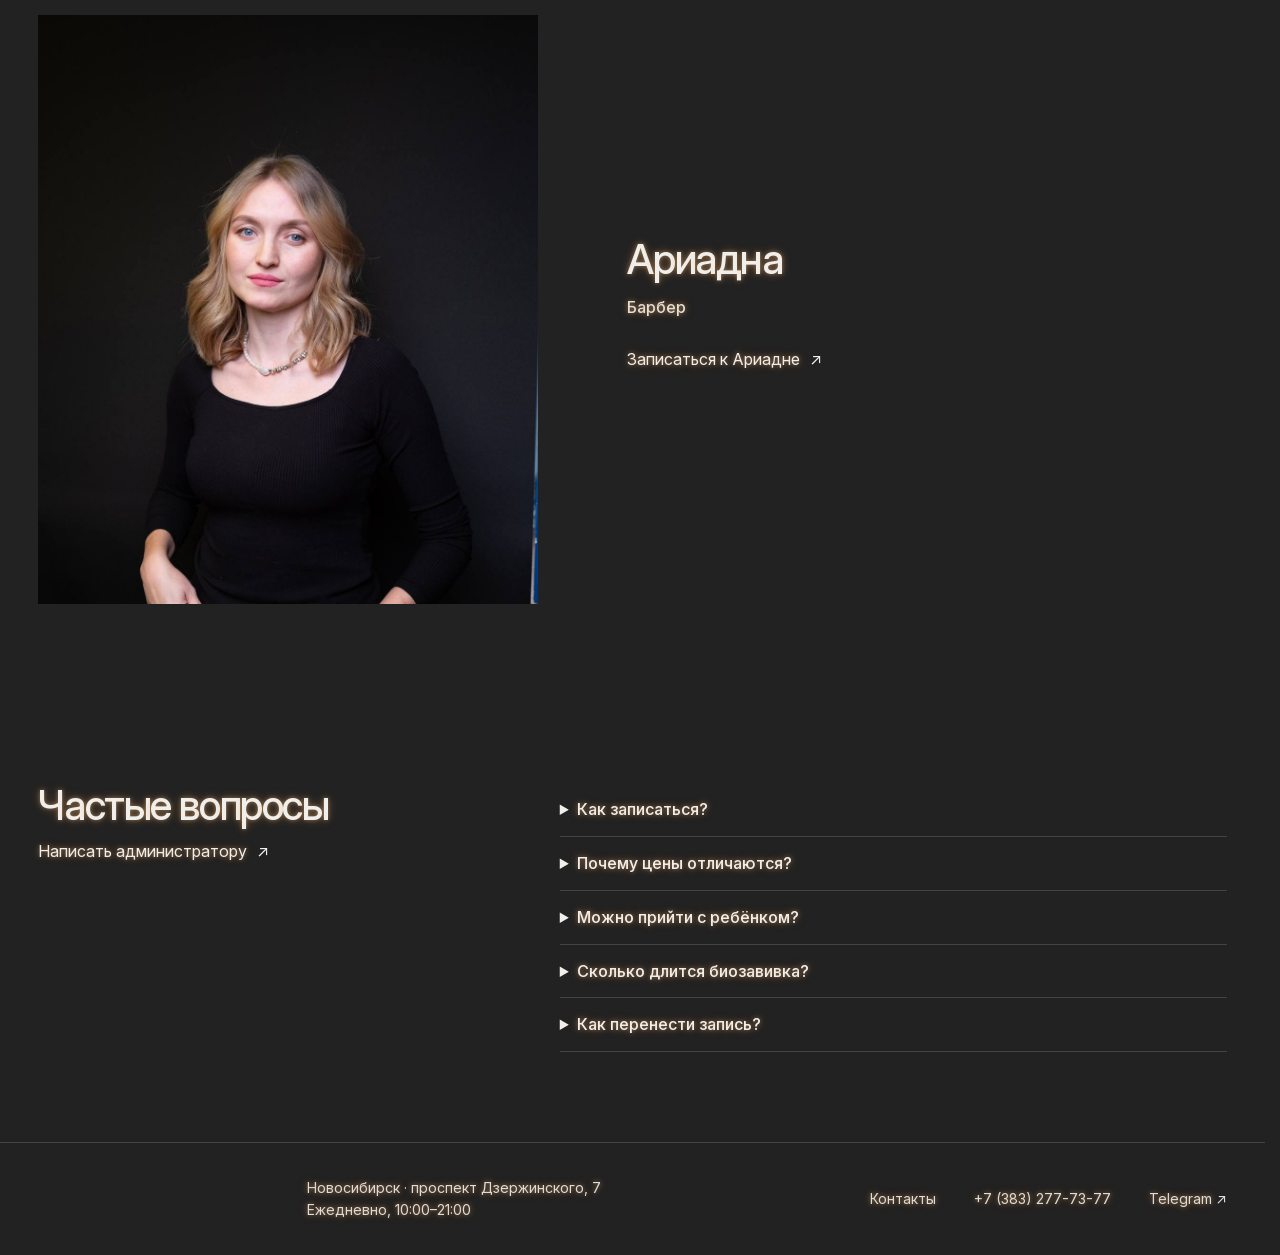
==== commit 23583efa: "Keep master profiles focused on achievements" ====
--- a/services.html
+++ b/services.html
@@ -41,15 +41,15 @@
     <div class="page-intro"><h2 id="masters-title">Мастера</h2></div>
     <div class="master-profiles"><article class="master" id="timur">
           <div class="portrait portrait--timur"><img src="assets/timur.jpg" alt="Тимур" width="1178" height="2560" loading="lazy"></div>
-          <div class="master-body"><h3>Тимур</h3><p class="master-role">Топ-барбер</p><p class="master-achievement"><strong>Серебряный призёр</strong><br>Российский полуфинал «ПроспектКрасоты2026»</p><p>Мужские и детские стрижки, оформление бороды и услуга «Отец и сын».</p>
+          <div class="master-body"><h3>Тимур</h3><p class="master-role">Топ-барбер</p><p class="master-achievement"><strong>Серебряный призёр</strong><br>Российский полуфинал «ПроспектКрасоты2026»</p>
           <a class="text-link" href="https://n289927.yclients.com/company/1040929/personal/select-services?o=m3256087">Записаться к Тимуру <span aria-hidden="true">↗</span></a></div>
         </article><article class="master" id="maryam">
           <div class="portrait portrait--maryam"><img src="assets/maryam.jpg" alt="Марьям" width="1178" height="2560" loading="lazy"></div>
-          <div class="master-body"><h3>Марьям</h3><p class="master-achievement"><strong>Только у Марьям — биозавивка</strong></p><p>Также делает мужские и детские стрижки, оформляет бороду и принимает на услугу «Отец и сын». Чтобы уточнить время визита, напишите администратору филиала.</p>
+          <div class="master-body"><h3>Марьям</h3><p class="master-achievement"><strong>Биозавивка — только у Марьям</strong></p>
           <a class="text-link" href="https://t.me/dzerjinskogo7">Уточнить запись <span aria-hidden="true">↗</span></a></div>
         </article><article class="master" id="ariadna">
           <div class="portrait portrait--ariadna"><img src="assets/ariadna.jpg" alt="Ариадна" width="1178" height="2560" loading="lazy"></div>
-          <div class="master-body"><h3>Ариадна</h3><p class="master-role">Барбер</p><p>Мужские и детские стрижки, оформление бороды и услуга «Отец и сын».</p>
+          <div class="master-body"><h3>Ариадна</h3><p class="master-role">Барбер</p>
           <a class="text-link" href="https://n289927.yclients.com/company/1040929/personal/select-services?o=m5688996">Записаться к Ариадне <span aria-hidden="true">↗</span></a></div>
         </article></div>
   </section>
